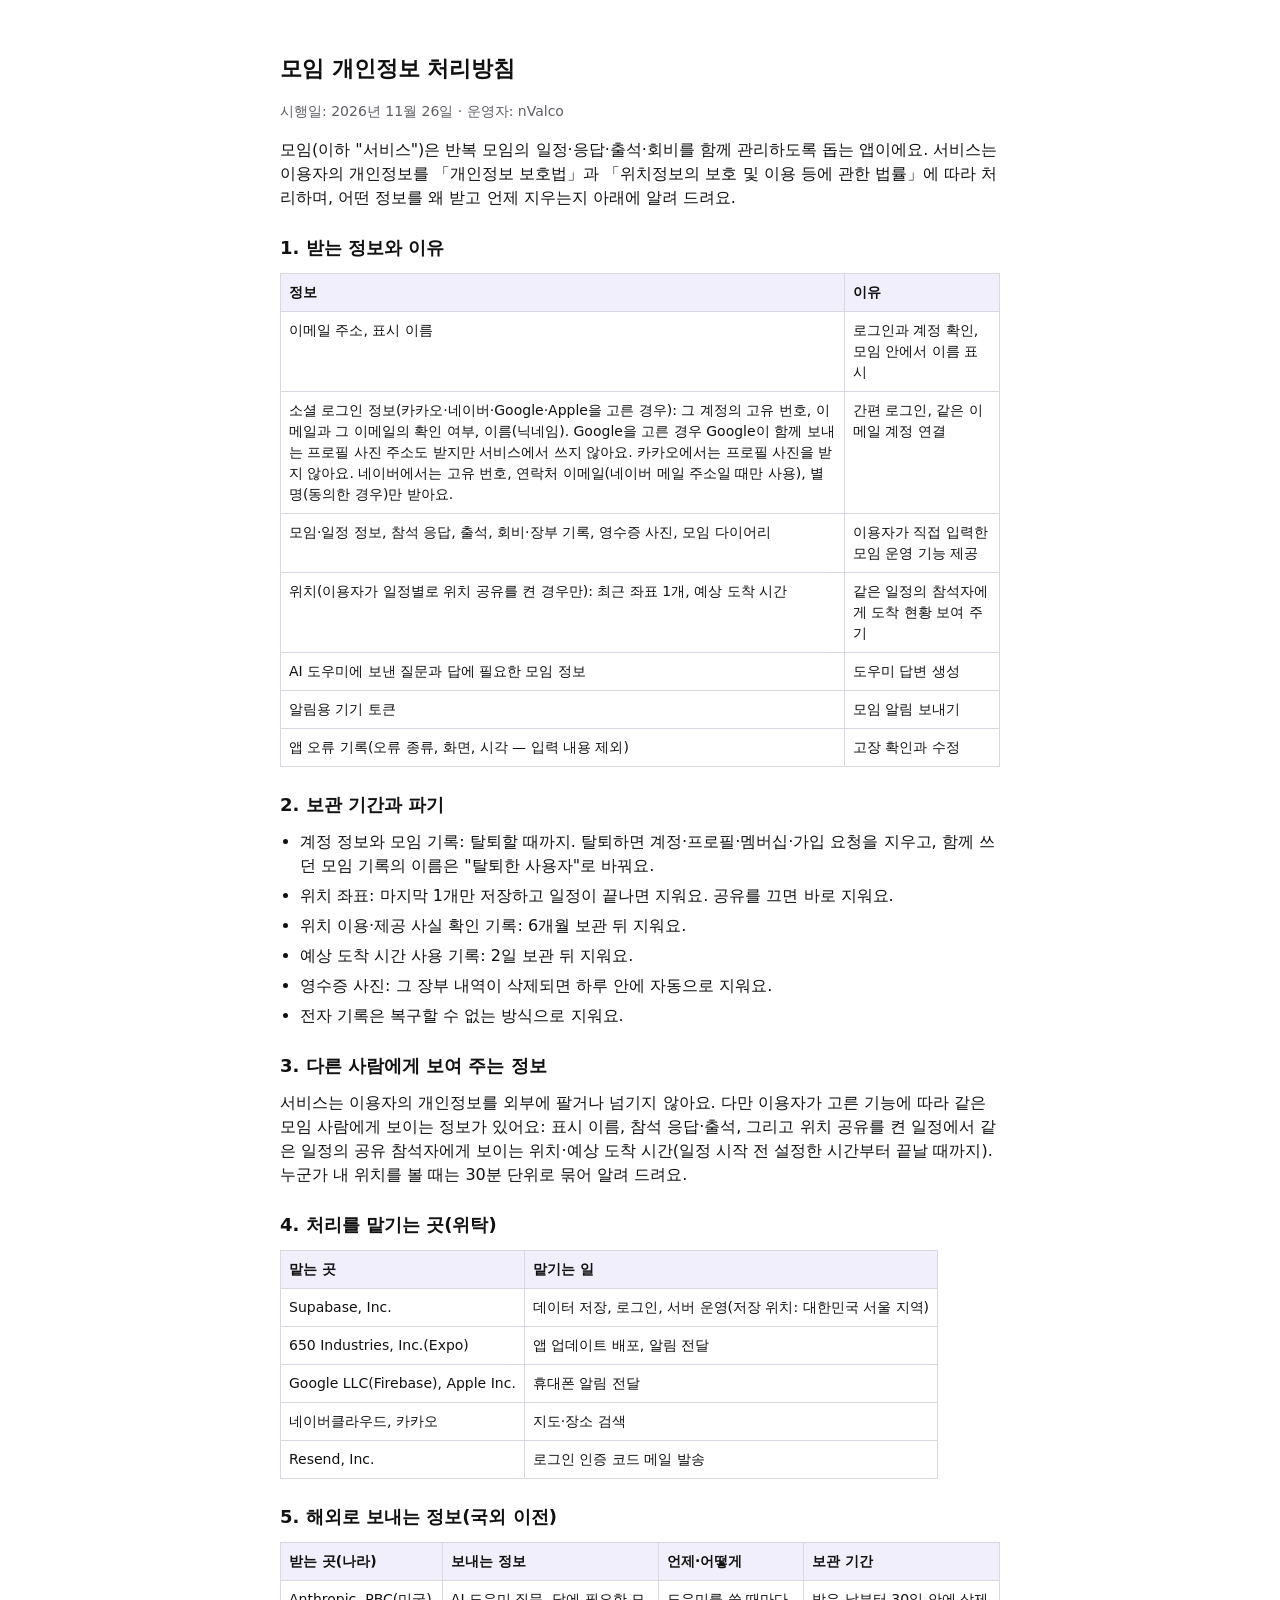
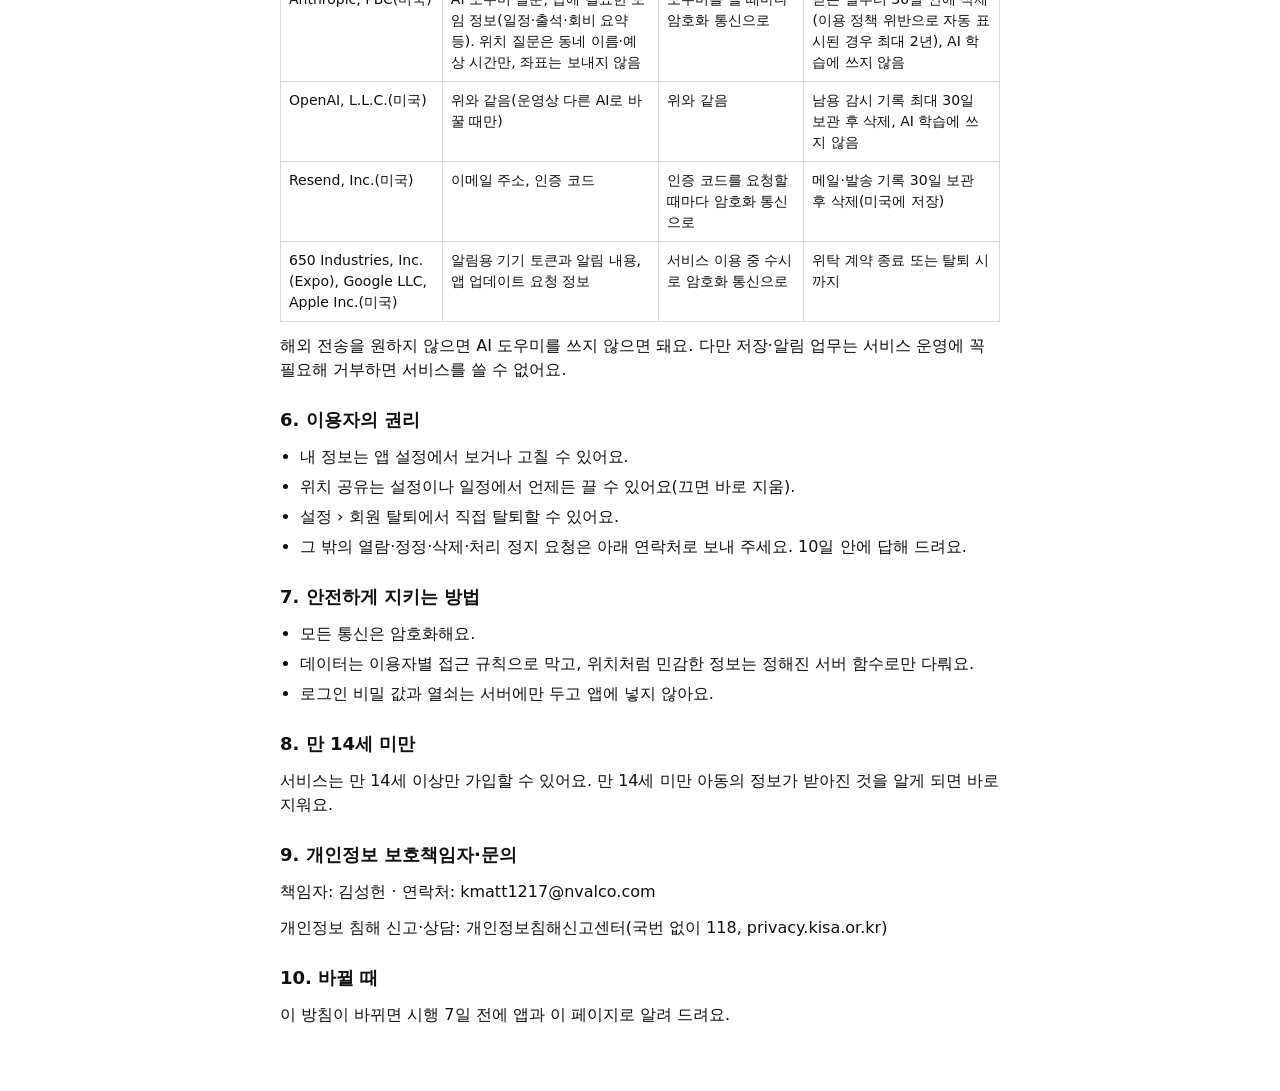
==== privacy.html @ e3fff5f0 "개인정보 처리방침 게시 (시행일 2026-11-26) Co-Authored-By: Claude Opus 5.5 <noreply@anthropic.com>" ====
<!doctype html>
<html lang="ko">
<head>
<meta charset="utf-8">
<meta name="viewport" content="width=device-width, initial-scale=1, viewport-fit=cover">
<meta name="referrer" content="no-referrer">
<meta http-equiv="Content-Security-Policy" content="default-src 'none'; style-src 'self'; img-src 'self'; base-uri 'none'; form-action 'none'">
<title>모임 개인정보 처리방침</title>
<link rel="stylesheet" href="page.css">
<link rel="stylesheet" href="privacy.css">
</head>
<body>
<main class="doc">
<!-- 보관 기간 출처(2026-11-26 확인)
Anthropic: https://privacy.claude.com/en/articles/7996866-how-long-do-you-store-my-organization-s-data
OpenAI: https://developers.openai.com/api/docs/guides/your-data
Resend: https://resend.com/security
-->
<h1>모임 개인정보 처리방침</h1>
<p class="meta">시행일: 2026년 11월 26일 · 운영자: nValco</p>
<p>모임(이하 "서비스")은 반복 모임의 일정·응답·출석·회비를 함께 관리하도록 돕는 앱이에요. 서비스는 이용자의 개인정보를 「개인정보 보호법」과 「위치정보의 보호 및 이용 등에 관한 법률」에 따라 처리하며, 어떤 정보를 왜 받고 언제 지우는지 아래에 알려 드려요.</p>

<section>
<h2>1. 받는 정보와 이유</h2>
<table>
<thead><tr><th>정보</th><th>이유</th></tr></thead>
<tbody>
<tr><td>이메일 주소, 표시 이름</td><td>로그인과 계정 확인, 모임 안에서 이름 표시</td></tr>
<tr><td>소셜 로그인 정보(카카오·네이버·Google·Apple을 고른 경우): 그 계정의 고유 번호, 이메일과 그 이메일의 확인 여부, 이름(닉네임). Google을 고른 경우 Google이 함께 보내는 프로필 사진 주소도 받지만 서비스에서 쓰지 않아요. 카카오에서는 프로필 사진을 받지 않아요. 네이버에서는 고유 번호, 연락처 이메일(네이버 메일 주소일 때만 사용), 별명(동의한 경우)만 받아요.</td><td>간편 로그인, 같은 이메일 계정 연결</td></tr>
<tr><td>모임·일정 정보, 참석 응답, 출석, 회비·장부 기록, 영수증 사진, 모임 다이어리</td><td>이용자가 직접 입력한 모임 운영 기능 제공</td></tr>
<tr><td>위치(이용자가 일정별로 위치 공유를 켠 경우만): 최근 좌표 1개, 예상 도착 시간</td><td>같은 일정의 참석자에게 도착 현황 보여 주기</td></tr>
<tr><td>AI 도우미에 보낸 질문과 답에 필요한 모임 정보</td><td>도우미 답변 생성</td></tr>
<tr><td>알림용 기기 토큰</td><td>모임 알림 보내기</td></tr>
<tr><td>앱 오류 기록(오류 종류, 화면, 시각 — 입력 내용 제외)</td><td>고장 확인과 수정</td></tr>
</tbody>
</table>
</section>

<section>
<h2>2. 보관 기간과 파기</h2>
<ul>
<li>계정 정보와 모임 기록: 탈퇴할 때까지. 탈퇴하면 계정·프로필·멤버십·가입 요청을 지우고, 함께 쓰던 모임 기록의 이름은 "탈퇴한 사용자"로 바꿔요.</li>
<li>위치 좌표: 마지막 1개만 저장하고 일정이 끝나면 지워요. 공유를 끄면 바로 지워요.</li>
<li>위치 이용·제공 사실 확인 기록: 6개월 보관 뒤 지워요.</li>
<li>예상 도착 시간 사용 기록: 2일 보관 뒤 지워요.</li>
<li>영수증 사진: 그 장부 내역이 삭제되면 하루 안에 자동으로 지워요.</li>
<li>전자 기록은 복구할 수 없는 방식으로 지워요.</li>
</ul>
</section>

<section>
<h2>3. 다른 사람에게 보여 주는 정보</h2>
<p>서비스는 이용자의 개인정보를 외부에 팔거나 넘기지 않아요. 다만 이용자가 고른 기능에 따라 같은 모임 사람에게 보이는 정보가 있어요: 표시 이름, 참석 응답·출석, 그리고 위치 공유를 켠 일정에서 같은 일정의 공유 참석자에게 보이는 위치·예상 도착 시간(일정 시작 전 설정한 시간부터 끝날 때까지). 누군가 내 위치를 볼 때는 30분 단위로 묶어 알려 드려요.</p>
</section>

<section>
<h2>4. 처리를 맡기는 곳(위탁)</h2>
<table>
<thead><tr><th>맡는 곳</th><th>맡기는 일</th></tr></thead>
<tbody>
<tr><td>Supabase, Inc.</td><td>데이터 저장, 로그인, 서버 운영(저장 위치: 대한민국 서울 지역)</td></tr>
<tr><td>650 Industries, Inc.(Expo)</td><td>앱 업데이트 배포, 알림 전달</td></tr>
<tr><td>Google LLC(Firebase), Apple Inc.</td><td>휴대폰 알림 전달</td></tr>
<tr><td>네이버클라우드, 카카오</td><td>지도·장소 검색</td></tr>
<tr><td>Resend, Inc.</td><td>로그인 인증 코드 메일 발송</td></tr>
</tbody>
</table>
</section>

<section>
<h2>5. 해외로 보내는 정보(국외 이전)</h2>
<table>
<thead><tr><th>받는 곳(나라)</th><th>보내는 정보</th><th>언제·어떻게</th><th>보관 기간</th></tr></thead>
<tbody>
<tr><td>Anthropic, PBC(미국)</td><td>AI 도우미 질문, 답에 필요한 모임 정보(일정·출석·회비 요약 등). 위치 질문은 동네 이름·예상 시간만, 좌표는 보내지 않음</td><td>도우미를 쓸 때마다 암호화 통신으로</td><td>받은 날부터 30일 안에 삭제(이용 정책 위반으로 자동 표시된 경우 최대 2년), AI 학습에 쓰지 않음</td></tr>
<tr><td>OpenAI, L.L.C.(미국)</td><td>위와 같음(운영상 다른 AI로 바꿀 때만)</td><td>위와 같음</td><td>남용 감시 기록 최대 30일 보관 후 삭제, AI 학습에 쓰지 않음</td></tr>
<tr><td>Resend, Inc.(미국)</td><td>이메일 주소, 인증 코드</td><td>인증 코드를 요청할 때마다 암호화 통신으로</td><td>메일·발송 기록 30일 보관 후 삭제(미국에 저장)</td></tr>
<tr><td>650 Industries, Inc.(Expo), Google LLC, Apple Inc.(미국)</td><td>알림용 기기 토큰과 알림 내용, 앱 업데이트 요청 정보</td><td>서비스 이용 중 수시로 암호화 통신으로</td><td>위탁 계약 종료 또는 탈퇴 시까지</td></tr>
</tbody>
</table>
<p>해외 전송을 원하지 않으면 AI 도우미를 쓰지 않으면 돼요. 다만 저장·알림 업무는 서비스 운영에 꼭 필요해 거부하면 서비스를 쓸 수 없어요.</p>
</section>

<section>
<h2>6. 이용자의 권리</h2>
<ul>
<li>내 정보는 앱 설정에서 보거나 고칠 수 있어요.</li>
<li>위치 공유는 설정이나 일정에서 언제든 끌 수 있어요(끄면 바로 지움).</li>
<li>설정 › 회원 탈퇴에서 직접 탈퇴할 수 있어요.</li>
<li>그 밖의 열람·정정·삭제·처리 정지 요청은 아래 연락처로 보내 주세요. 10일 안에 답해 드려요.</li>
</ul>
</section>

<section>
<h2>7. 안전하게 지키는 방법</h2>
<ul>
<li>모든 통신은 암호화해요.</li>
<li>데이터는 이용자별 접근 규칙으로 막고, 위치처럼 민감한 정보는 정해진 서버 함수로만 다뤄요.</li>
<li>로그인 비밀 값과 열쇠는 서버에만 두고 앱에 넣지 않아요.</li>
</ul>
</section>

<section>
<h2>8. 만 14세 미만</h2>
<p>서비스는 만 14세 이상만 가입할 수 있어요. 만 14세 미만 아동의 정보가 받아진 것을 알게 되면 바로 지워요.</p>
</section>

<section>
<h2>9. 개인정보 보호책임자·문의</h2>
<p>책임자: 김성헌 · 연락처: kmatt1217@nvalco.com</p>
<p>개인정보 침해 신고·상담: 개인정보침해신고센터(국번 없이 118, privacy.kisa.or.kr)</p>
</section>

<section>
<h2>10. 바뀔 때</h2>
<p>이 방침이 바뀌면 시행 7일 전에 앱과 이 페이지로 알려 드려요.</p>
</section>
</main>
</body>
</html>
---- page.css ----
:root { --bg: #fff; --fg: #111; --muted: #5f5f66; --line: #d8d8e0; --accent: #4338ca; --accent-text: #fff; --danger: #b42318; --ok: #15803d; }
@media (prefers-color-scheme: dark) {
  :root { --bg: #121214; --fg: #f2f2f2; --muted: #b0b0b6; --line: #3a3a3e; --accent: #a5b4fc; --accent-text: #000; --danger: #ff8a80; --ok: #6ee7a0; color-scheme: dark; }
}
[hidden] { display: none !important; }
* { box-sizing: border-box; }
body { margin: 0; background: var(--bg); color: var(--fg); font: 16px/1.5 "Pretendard", "Apple SD Gothic Neo", "Noto Sans KR", system-ui, sans-serif;
  padding: 24px max(16px, env(safe-area-inset-right, 0px)) 40px max(16px, env(safe-area-inset-left, 0px)); }
main { max-width: 480px; margin: 0 auto; display: flex; flex-direction: column; gap: 12px; }
section { display: flex; flex-direction: column; gap: 12px; }
h1 { font-size: 22px; margin: 4px 0 0; }
p { margin: 0; color: var(--muted); overflow-wrap: anywhere; }
.logo { width: 44px; height: 44px; border-radius: 12px; }
.btn { width: 100%; min-height: 48px; border-radius: 12px; border: 1px solid var(--accent); font: inherit; font-weight: 700; cursor: pointer; }
.primary { background: var(--accent); color: var(--accent-text); }
.secondary { background: transparent; color: var(--accent); }
.err { color: var(--danger); font-weight: 700; }
.ok-msg { color: var(--ok); font-weight: 700; }
.help { border-top: 1px solid var(--line); padding-top: 12px; display: flex; flex-direction: column; gap: 6px; color: var(--muted); }
.help strong { color: var(--fg); }
.help.hl { border: 2px solid var(--accent); border-radius: 12px; padding: 12px; font-weight: 700; }
#url { width: 100%; min-height: 48px; padding: 0 12px; font: inherit; color: var(--fg); background: transparent; border: 1px solid var(--line); border-radius: 12px; }
:focus-visible { outline: 3px solid var(--accent); outline-offset: 2px; }
---- privacy.css ----
.doc { max-width: 720px; gap: 16px; padding-block: 24px; }
.doc h2 { font-size: 18px; margin: 8px 0 0; color: var(--fg); }
.doc p, .doc li { color: var(--fg); }
.doc .meta { color: var(--muted); font-size: 14px; }
.doc ul { margin: 0; padding-left: 20px; display: flex; flex-direction: column; gap: 6px; }
.doc table { width: 100%; border-collapse: collapse; font-size: 14px; display: block; overflow-x: auto; }
.doc th, .doc td { border: 1px solid var(--line); padding: 8px; text-align: left; vertical-align: top; min-width: 120px; }
.doc th { background: color-mix(in srgb, var(--accent) 8%, var(--bg)); }
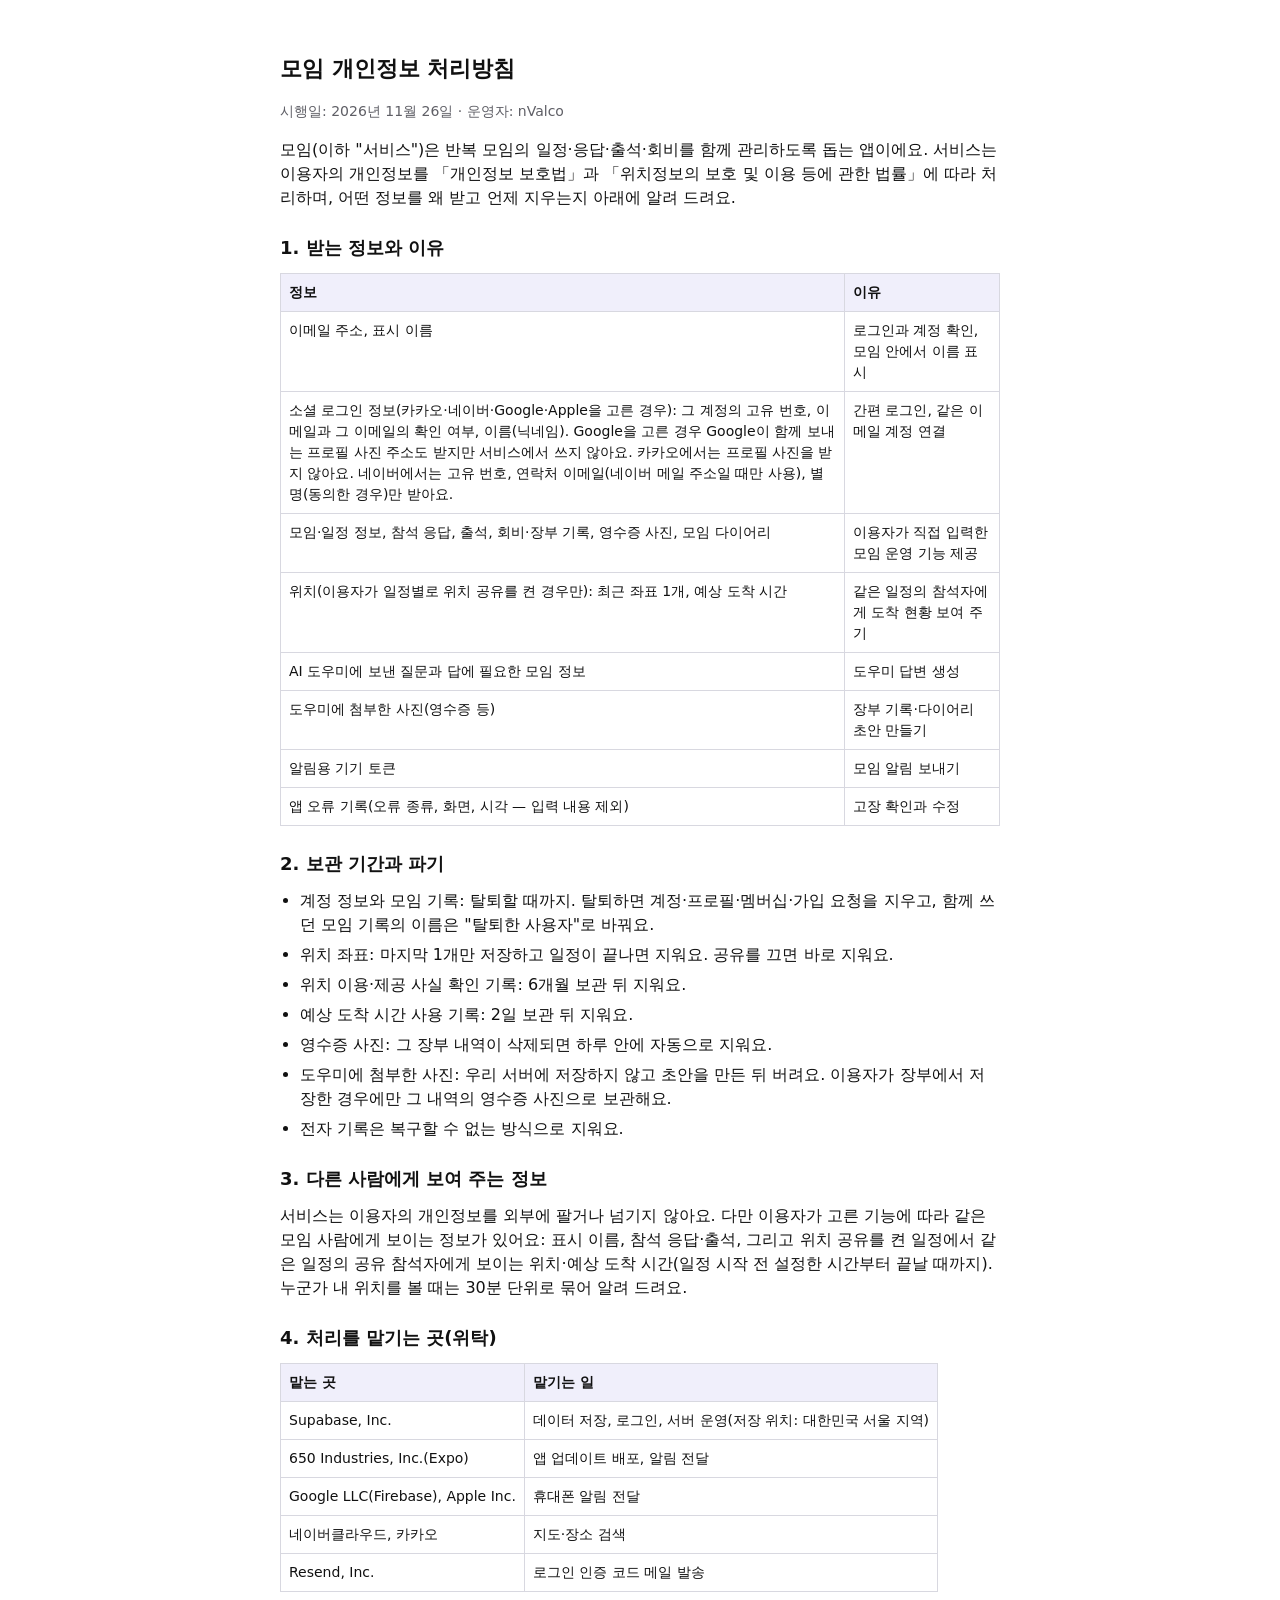
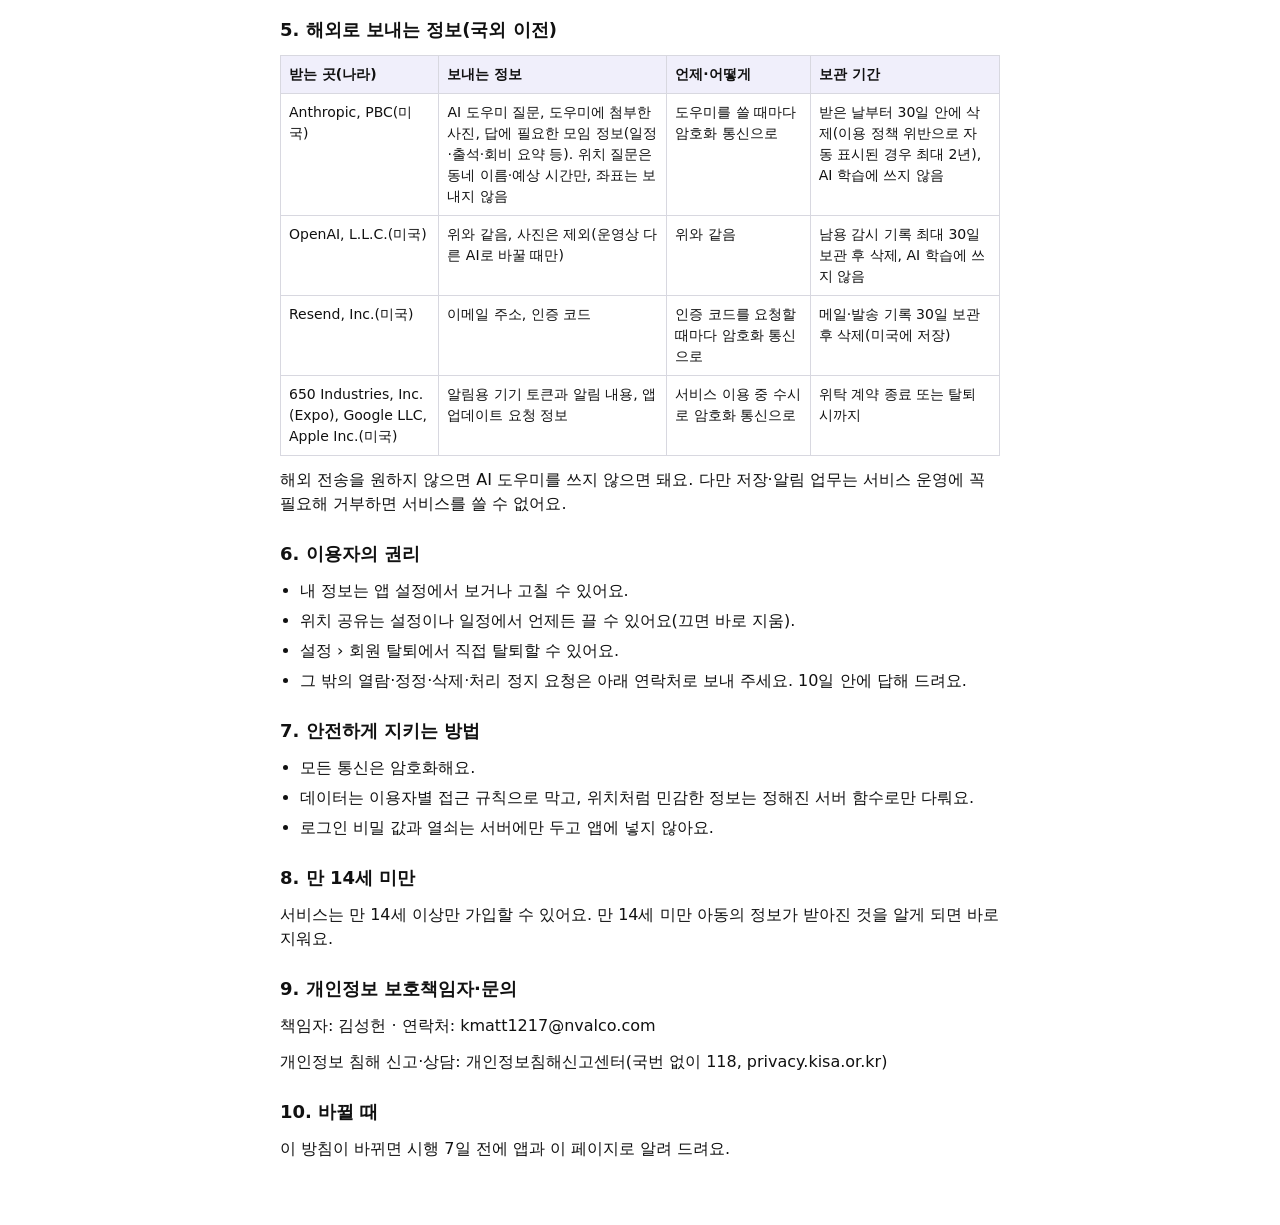
==== commit 7fa14666: "개인정보 처리방침: 도우미에 첨부한 사진 항목 추가" ====
--- a/privacy.html
+++ b/privacy.html
@@ -30,6 +30,7 @@
 <tr><td>모임·일정 정보, 참석 응답, 출석, 회비·장부 기록, 영수증 사진, 모임 다이어리</td><td>이용자가 직접 입력한 모임 운영 기능 제공</td></tr>
 <tr><td>위치(이용자가 일정별로 위치 공유를 켠 경우만): 최근 좌표 1개, 예상 도착 시간</td><td>같은 일정의 참석자에게 도착 현황 보여 주기</td></tr>
 <tr><td>AI 도우미에 보낸 질문과 답에 필요한 모임 정보</td><td>도우미 답변 생성</td></tr>
+<tr><td>도우미에 첨부한 사진(영수증 등)</td><td>장부 기록·다이어리 초안 만들기</td></tr>
 <tr><td>알림용 기기 토큰</td><td>모임 알림 보내기</td></tr>
 <tr><td>앱 오류 기록(오류 종류, 화면, 시각 — 입력 내용 제외)</td><td>고장 확인과 수정</td></tr>
 </tbody>
@@ -44,6 +45,7 @@
 <li>위치 이용·제공 사실 확인 기록: 6개월 보관 뒤 지워요.</li>
 <li>예상 도착 시간 사용 기록: 2일 보관 뒤 지워요.</li>
 <li>영수증 사진: 그 장부 내역이 삭제되면 하루 안에 자동으로 지워요.</li>
+<li>도우미에 첨부한 사진: 우리 서버에 저장하지 않고 초안을 만든 뒤 버려요. 이용자가 장부에서 저장한 경우에만 그 내역의 영수증 사진으로 보관해요.</li>
 <li>전자 기록은 복구할 수 없는 방식으로 지워요.</li>
 </ul>
 </section>
@@ -72,8 +74,8 @@
 <table>
 <thead><tr><th>받는 곳(나라)</th><th>보내는 정보</th><th>언제·어떻게</th><th>보관 기간</th></tr></thead>
 <tbody>
-<tr><td>Anthropic, PBC(미국)</td><td>AI 도우미 질문, 답에 필요한 모임 정보(일정·출석·회비 요약 등). 위치 질문은 동네 이름·예상 시간만, 좌표는 보내지 않음</td><td>도우미를 쓸 때마다 암호화 통신으로</td><td>받은 날부터 30일 안에 삭제(이용 정책 위반으로 자동 표시된 경우 최대 2년), AI 학습에 쓰지 않음</td></tr>
-<tr><td>OpenAI, L.L.C.(미국)</td><td>위와 같음(운영상 다른 AI로 바꿀 때만)</td><td>위와 같음</td><td>남용 감시 기록 최대 30일 보관 후 삭제, AI 학습에 쓰지 않음</td></tr>
+<tr><td>Anthropic, PBC(미국)</td><td>AI 도우미 질문, 도우미에 첨부한 사진, 답에 필요한 모임 정보(일정·출석·회비 요약 등). 위치 질문은 동네 이름·예상 시간만, 좌표는 보내지 않음</td><td>도우미를 쓸 때마다 암호화 통신으로</td><td>받은 날부터 30일 안에 삭제(이용 정책 위반으로 자동 표시된 경우 최대 2년), AI 학습에 쓰지 않음</td></tr>
+<tr><td>OpenAI, L.L.C.(미국)</td><td>위와 같음, 사진은 제외(운영상 다른 AI로 바꿀 때만)</td><td>위와 같음</td><td>남용 감시 기록 최대 30일 보관 후 삭제, AI 학습에 쓰지 않음</td></tr>
 <tr><td>Resend, Inc.(미국)</td><td>이메일 주소, 인증 코드</td><td>인증 코드를 요청할 때마다 암호화 통신으로</td><td>메일·발송 기록 30일 보관 후 삭제(미국에 저장)</td></tr>
 <tr><td>650 Industries, Inc.(Expo), Google LLC, Apple Inc.(미국)</td><td>알림용 기기 토큰과 알림 내용, 앱 업데이트 요청 정보</td><td>서비스 이용 중 수시로 암호화 통신으로</td><td>위탁 계약 종료 또는 탈퇴 시까지</td></tr>
 </tbody>
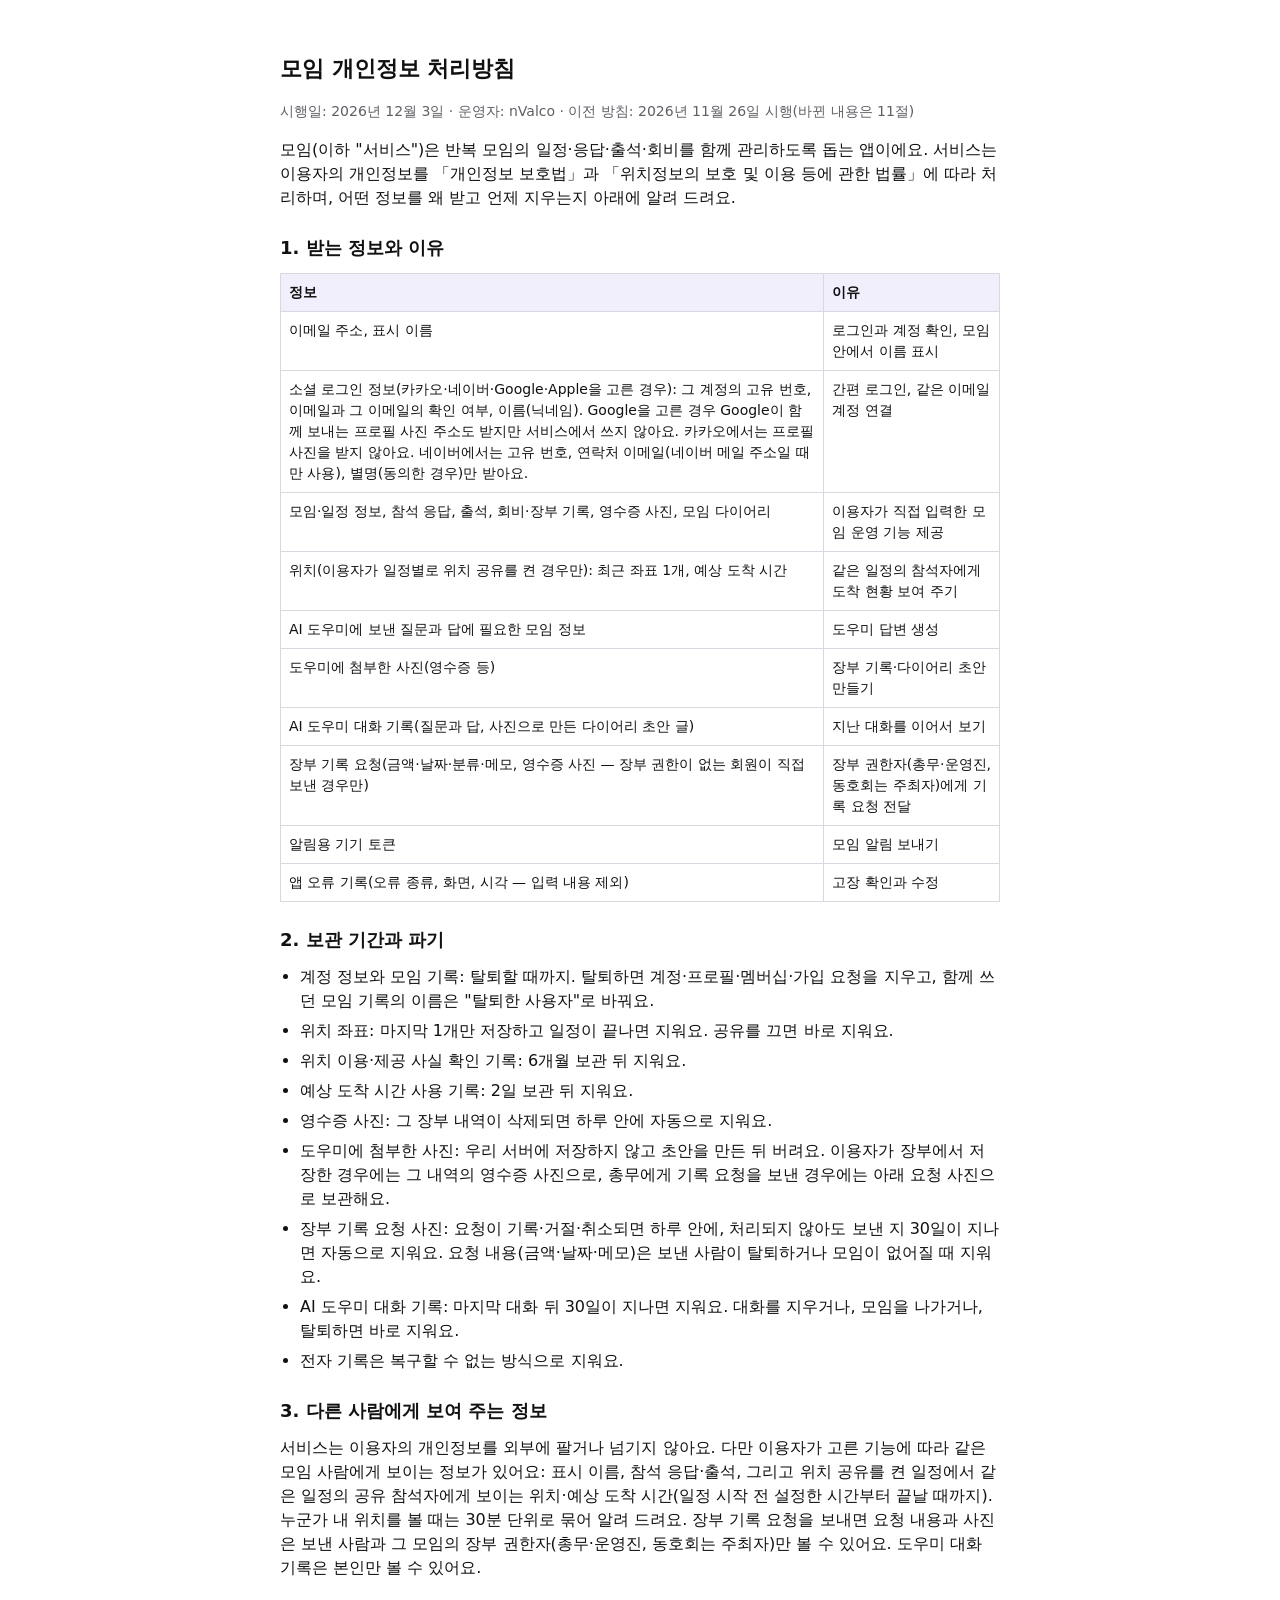
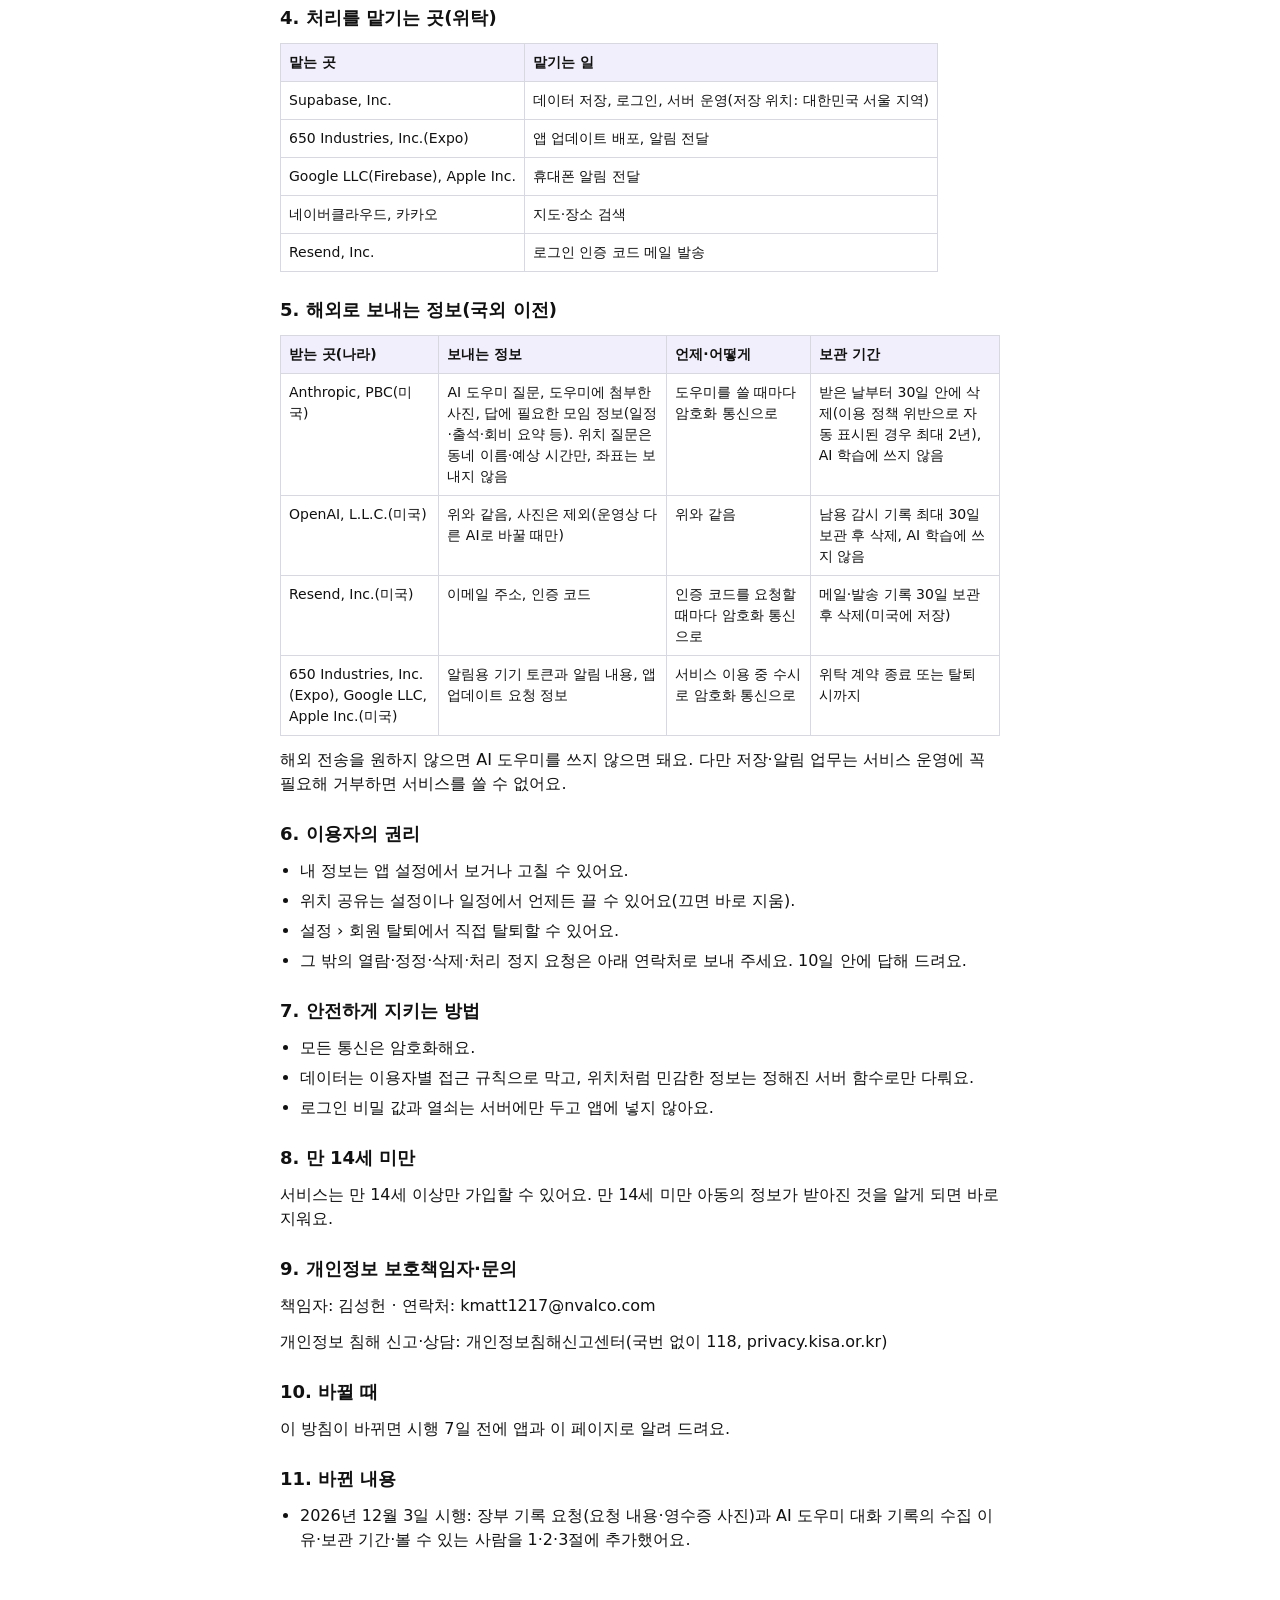
==== commit 423a4d68: "privacy: 장부 기록 요청·도우미 대화 기록 보관 추가, 시행일 2026-12-03 (moim-app 46ce27b)" ====
--- a/privacy.html
+++ b/privacy.html
@@ -17,7 +17,7 @@
 Resend: https://resend.com/security
 -->
 <h1>모임 개인정보 처리방침</h1>
-<p class="meta">시행일: 2026년 11월 26일 · 운영자: nValco</p>
+<p class="meta">시행일: 2026년 12월 3일 · 운영자: nValco · 이전 방침: 2026년 11월 26일 시행(바뀐 내용은 11절)</p>
 <p>모임(이하 "서비스")은 반복 모임의 일정·응답·출석·회비를 함께 관리하도록 돕는 앱이에요. 서비스는 이용자의 개인정보를 「개인정보 보호법」과 「위치정보의 보호 및 이용 등에 관한 법률」에 따라 처리하며, 어떤 정보를 왜 받고 언제 지우는지 아래에 알려 드려요.</p>
 
 <section>
@@ -31,6 +31,8 @@
 <tr><td>위치(이용자가 일정별로 위치 공유를 켠 경우만): 최근 좌표 1개, 예상 도착 시간</td><td>같은 일정의 참석자에게 도착 현황 보여 주기</td></tr>
 <tr><td>AI 도우미에 보낸 질문과 답에 필요한 모임 정보</td><td>도우미 답변 생성</td></tr>
 <tr><td>도우미에 첨부한 사진(영수증 등)</td><td>장부 기록·다이어리 초안 만들기</td></tr>
+<tr><td>AI 도우미 대화 기록(질문과 답, 사진으로 만든 다이어리 초안 글)</td><td>지난 대화를 이어서 보기</td></tr>
+<tr><td>장부 기록 요청(금액·날짜·분류·메모, 영수증 사진 — 장부 권한이 없는 회원이 직접 보낸 경우만)</td><td>장부 권한자(총무·운영진, 동호회는 주최자)에게 기록 요청 전달</td></tr>
 <tr><td>알림용 기기 토큰</td><td>모임 알림 보내기</td></tr>
 <tr><td>앱 오류 기록(오류 종류, 화면, 시각 — 입력 내용 제외)</td><td>고장 확인과 수정</td></tr>
 </tbody>
@@ -45,14 +47,16 @@
 <li>위치 이용·제공 사실 확인 기록: 6개월 보관 뒤 지워요.</li>
 <li>예상 도착 시간 사용 기록: 2일 보관 뒤 지워요.</li>
 <li>영수증 사진: 그 장부 내역이 삭제되면 하루 안에 자동으로 지워요.</li>
-<li>도우미에 첨부한 사진: 우리 서버에 저장하지 않고 초안을 만든 뒤 버려요. 이용자가 장부에서 저장한 경우에만 그 내역의 영수증 사진으로 보관해요.</li>
+<li>도우미에 첨부한 사진: 우리 서버에 저장하지 않고 초안을 만든 뒤 버려요. 이용자가 장부에서 저장한 경우에는 그 내역의 영수증 사진으로, 총무에게 기록 요청을 보낸 경우에는 아래 요청 사진으로 보관해요.</li>
+<li>장부 기록 요청 사진: 요청이 기록·거절·취소되면 하루 안에, 처리되지 않아도 보낸 지 30일이 지나면 자동으로 지워요. 요청 내용(금액·날짜·메모)은 보낸 사람이 탈퇴하거나 모임이 없어질 때 지워요.</li>
+<li>AI 도우미 대화 기록: 마지막 대화 뒤 30일이 지나면 지워요. 대화를 지우거나, 모임을 나가거나, 탈퇴하면 바로 지워요.</li>
 <li>전자 기록은 복구할 수 없는 방식으로 지워요.</li>
 </ul>
 </section>
 
 <section>
 <h2>3. 다른 사람에게 보여 주는 정보</h2>
-<p>서비스는 이용자의 개인정보를 외부에 팔거나 넘기지 않아요. 다만 이용자가 고른 기능에 따라 같은 모임 사람에게 보이는 정보가 있어요: 표시 이름, 참석 응답·출석, 그리고 위치 공유를 켠 일정에서 같은 일정의 공유 참석자에게 보이는 위치·예상 도착 시간(일정 시작 전 설정한 시간부터 끝날 때까지). 누군가 내 위치를 볼 때는 30분 단위로 묶어 알려 드려요.</p>
+<p>서비스는 이용자의 개인정보를 외부에 팔거나 넘기지 않아요. 다만 이용자가 고른 기능에 따라 같은 모임 사람에게 보이는 정보가 있어요: 표시 이름, 참석 응답·출석, 그리고 위치 공유를 켠 일정에서 같은 일정의 공유 참석자에게 보이는 위치·예상 도착 시간(일정 시작 전 설정한 시간부터 끝날 때까지). 누군가 내 위치를 볼 때는 30분 단위로 묶어 알려 드려요. 장부 기록 요청을 보내면 요청 내용과 사진은 보낸 사람과 그 모임의 장부 권한자(총무·운영진, 동호회는 주최자)만 볼 수 있어요. 도우미 대화 기록은 본인만 볼 수 있어요.</p>
 </section>
 
 <section>
@@ -117,6 +121,13 @@
 <h2>10. 바뀔 때</h2>
 <p>이 방침이 바뀌면 시행 7일 전에 앱과 이 페이지로 알려 드려요.</p>
 </section>
+
+<section>
+<h2>11. 바뀐 내용</h2>
+<ul>
+<li>2026년 12월 3일 시행: 장부 기록 요청(요청 내용·영수증 사진)과 AI 도우미 대화 기록의 수집 이유·보관 기간·볼 수 있는 사람을 1·2·3절에 추가했어요.</li>
+</ul>
+</section>
 </main>
 </body>
 </html>
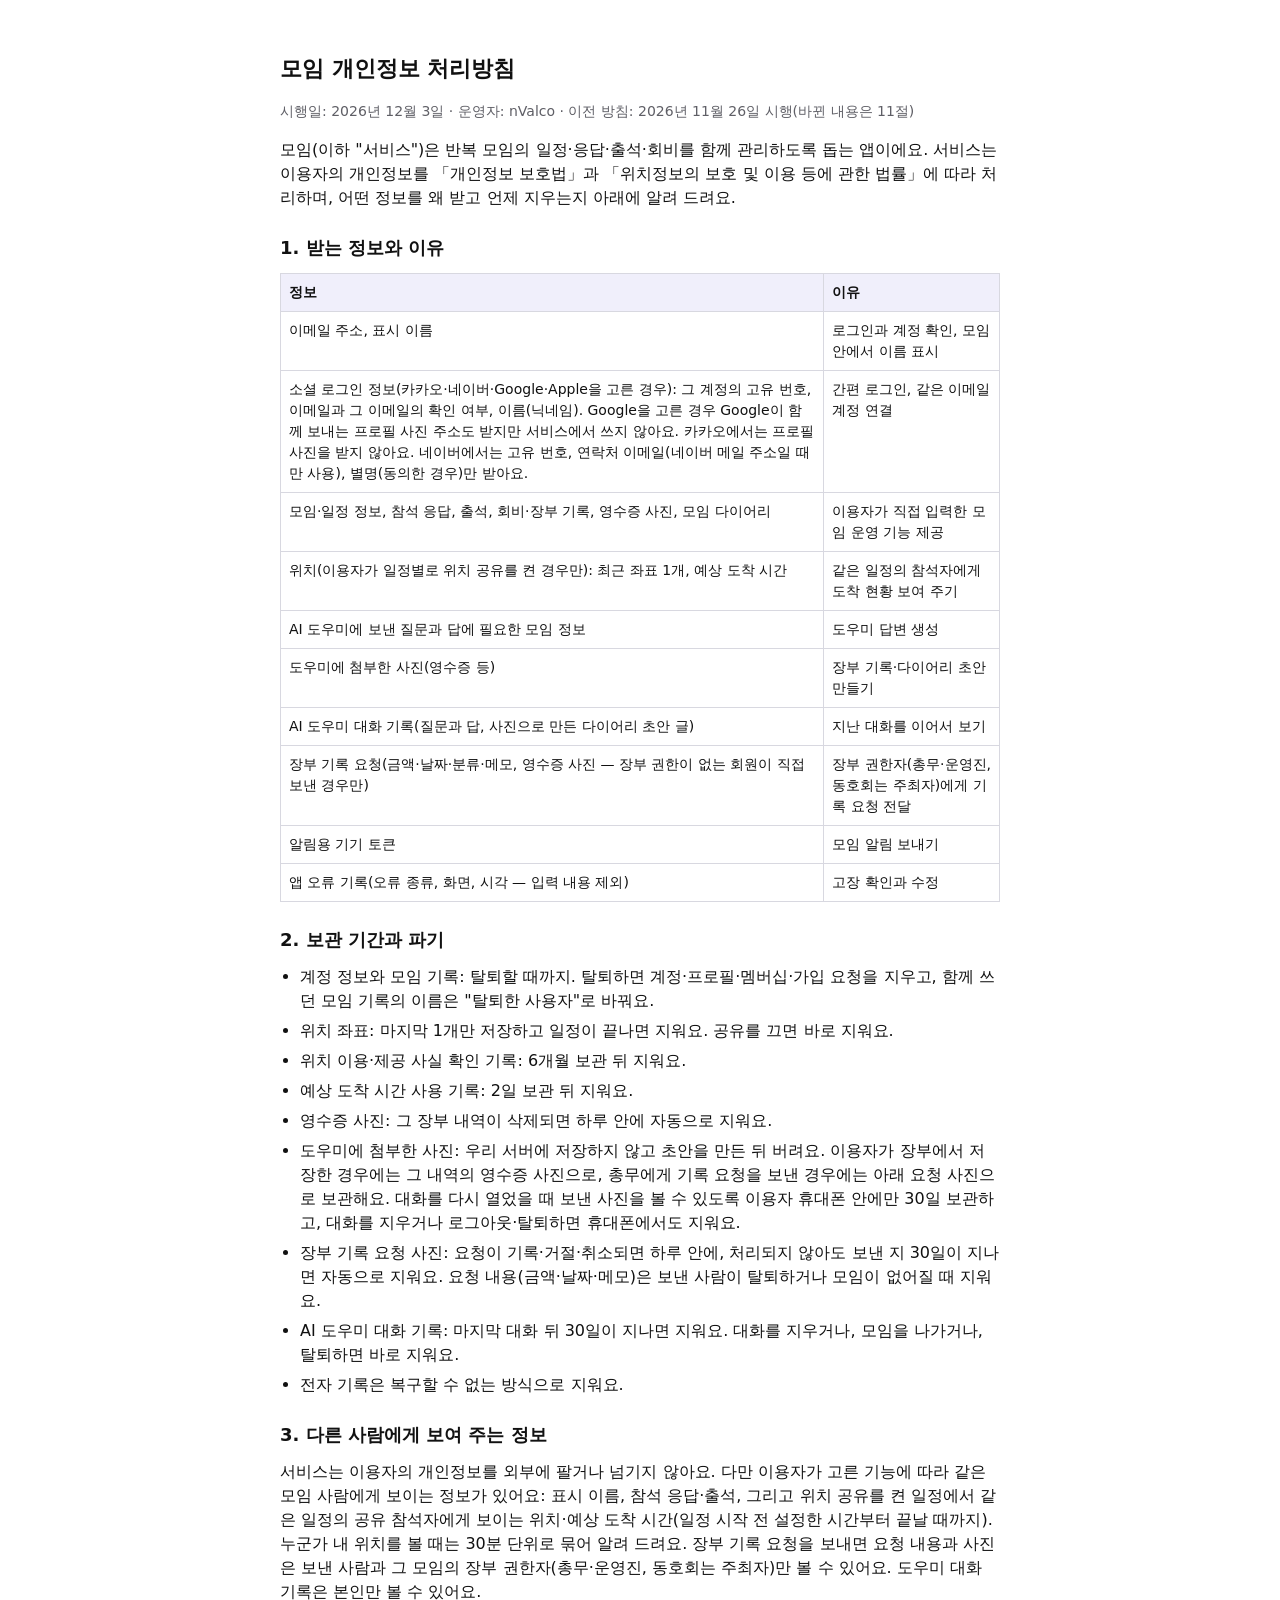
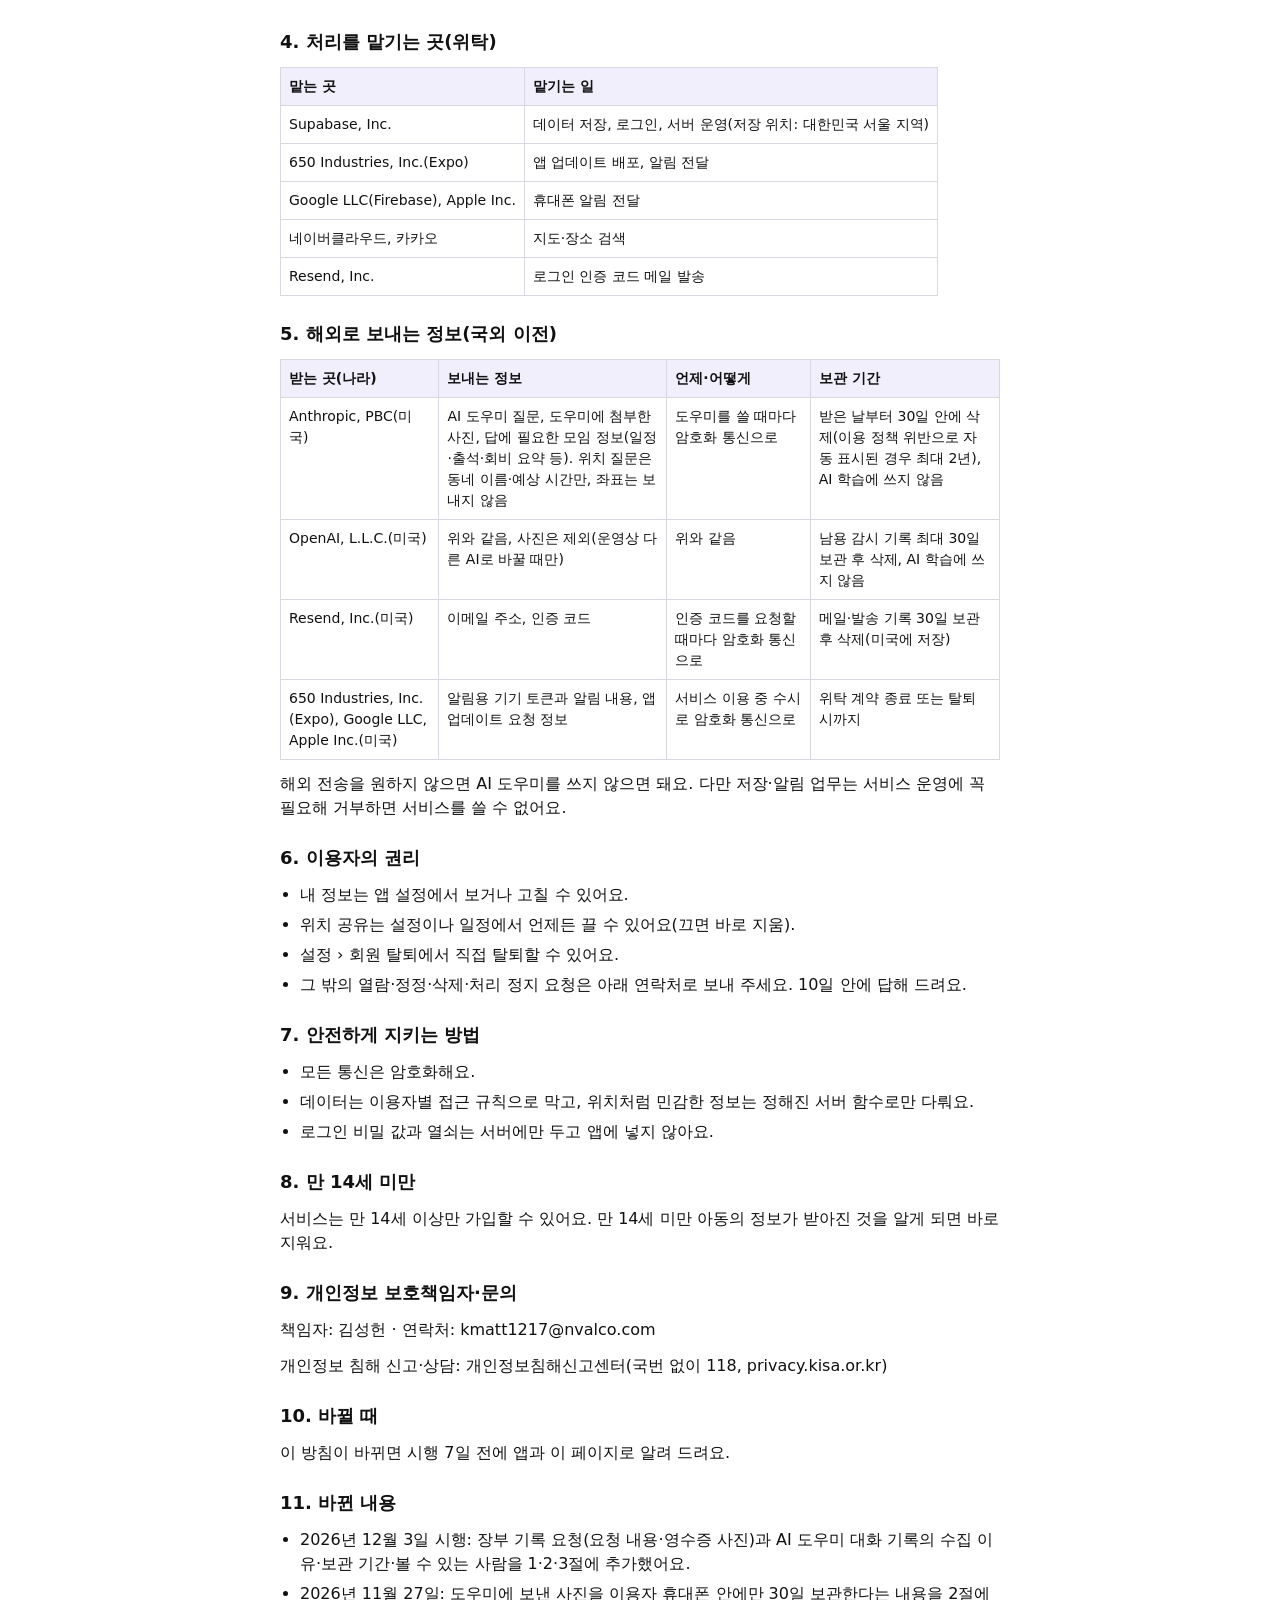
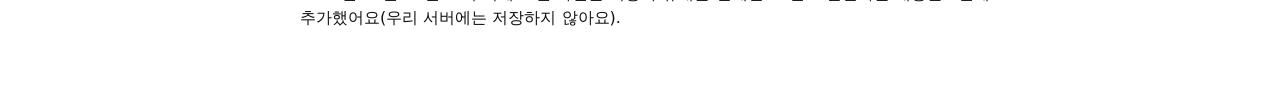
==== commit 2cbd4358: "privacy: 도우미 사진 휴대폰 30일 보관 추가 (moim-app 508fbf9)" ====
--- a/privacy.html
+++ b/privacy.html
@@ -47,7 +47,7 @@
 <li>위치 이용·제공 사실 확인 기록: 6개월 보관 뒤 지워요.</li>
 <li>예상 도착 시간 사용 기록: 2일 보관 뒤 지워요.</li>
 <li>영수증 사진: 그 장부 내역이 삭제되면 하루 안에 자동으로 지워요.</li>
-<li>도우미에 첨부한 사진: 우리 서버에 저장하지 않고 초안을 만든 뒤 버려요. 이용자가 장부에서 저장한 경우에는 그 내역의 영수증 사진으로, 총무에게 기록 요청을 보낸 경우에는 아래 요청 사진으로 보관해요.</li>
+<li>도우미에 첨부한 사진: 우리 서버에 저장하지 않고 초안을 만든 뒤 버려요. 이용자가 장부에서 저장한 경우에는 그 내역의 영수증 사진으로, 총무에게 기록 요청을 보낸 경우에는 아래 요청 사진으로 보관해요. 대화를 다시 열었을 때 보낸 사진을 볼 수 있도록 이용자 휴대폰 안에만 30일 보관하고, 대화를 지우거나 로그아웃·탈퇴하면 휴대폰에서도 지워요.</li>
 <li>장부 기록 요청 사진: 요청이 기록·거절·취소되면 하루 안에, 처리되지 않아도 보낸 지 30일이 지나면 자동으로 지워요. 요청 내용(금액·날짜·메모)은 보낸 사람이 탈퇴하거나 모임이 없어질 때 지워요.</li>
 <li>AI 도우미 대화 기록: 마지막 대화 뒤 30일이 지나면 지워요. 대화를 지우거나, 모임을 나가거나, 탈퇴하면 바로 지워요.</li>
 <li>전자 기록은 복구할 수 없는 방식으로 지워요.</li>
@@ -126,6 +126,7 @@
 <h2>11. 바뀐 내용</h2>
 <ul>
 <li>2026년 12월 3일 시행: 장부 기록 요청(요청 내용·영수증 사진)과 AI 도우미 대화 기록의 수집 이유·보관 기간·볼 수 있는 사람을 1·2·3절에 추가했어요.</li>
+<li>2026년 11월 27일: 도우미에 보낸 사진을 이용자 휴대폰 안에만 30일 보관한다는 내용을 2절에 추가했어요(우리 서버에는 저장하지 않아요).</li>
 </ul>
 </section>
 </main>
